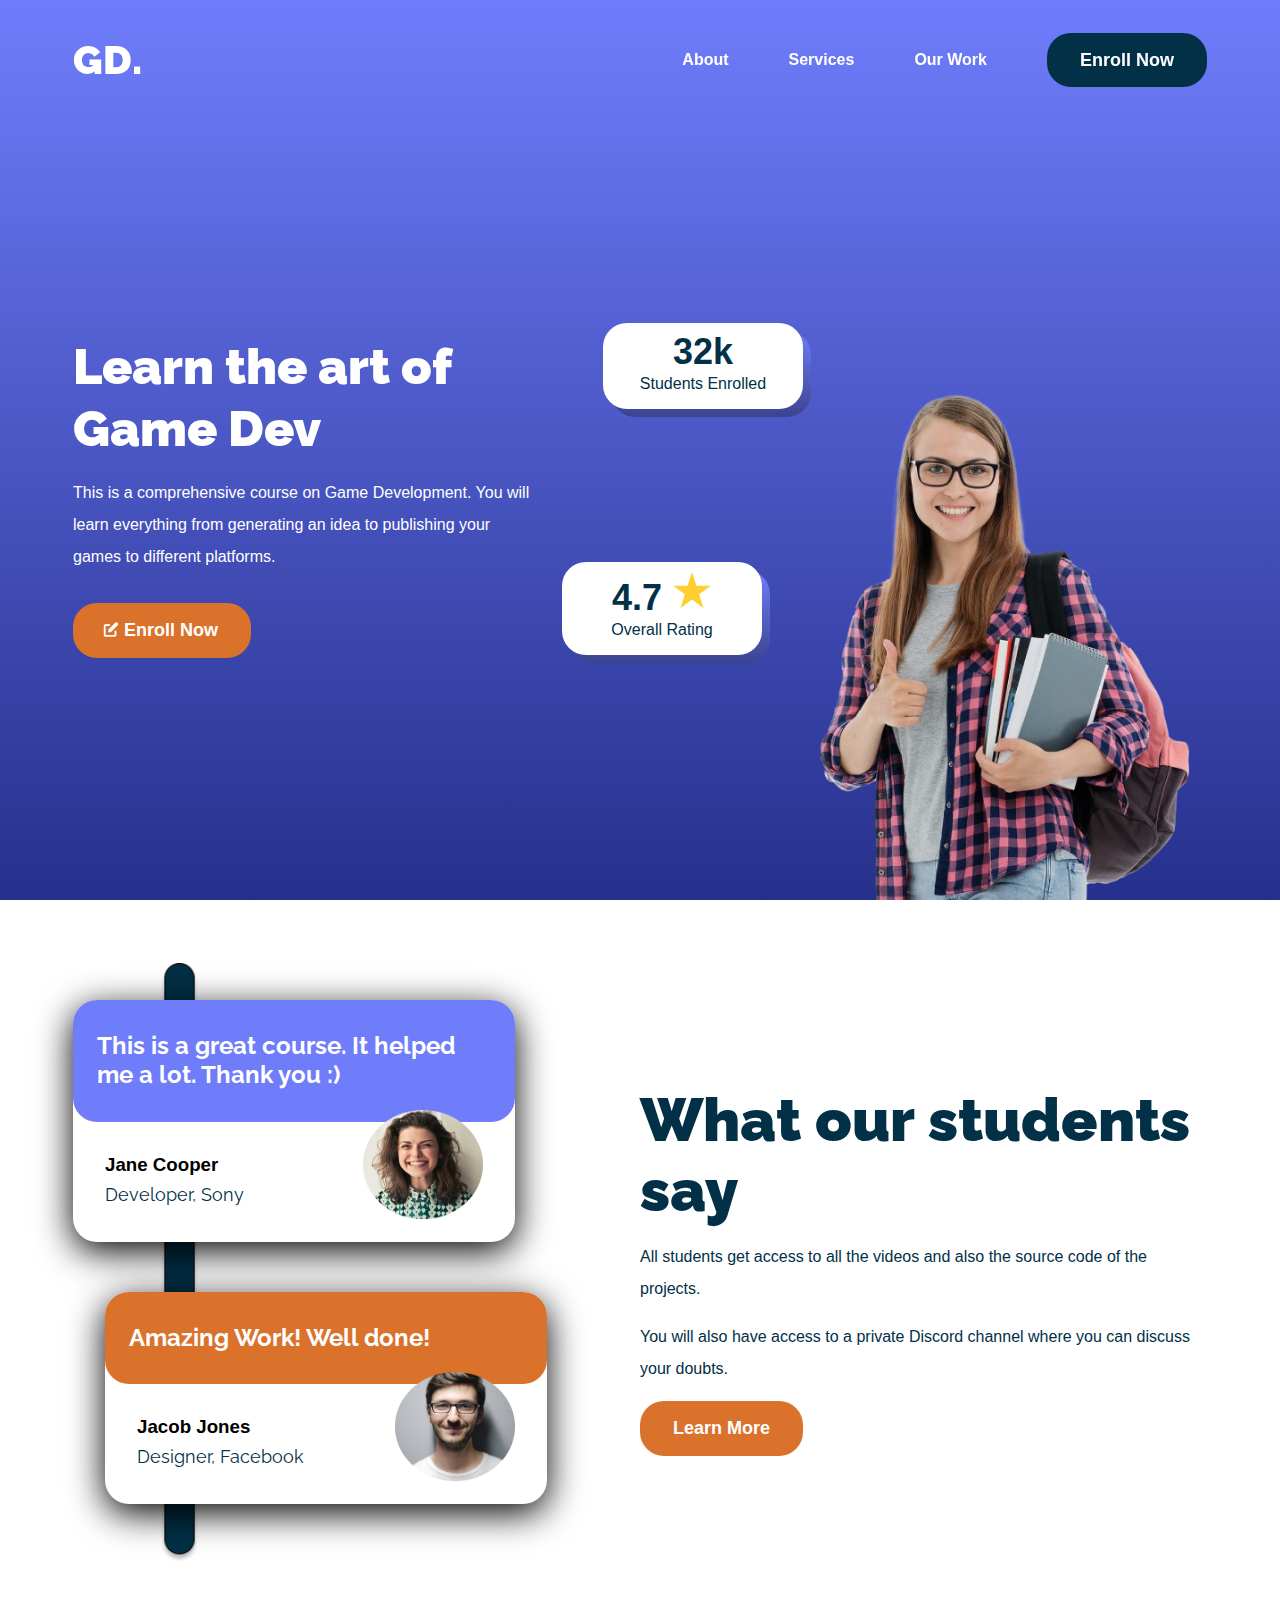
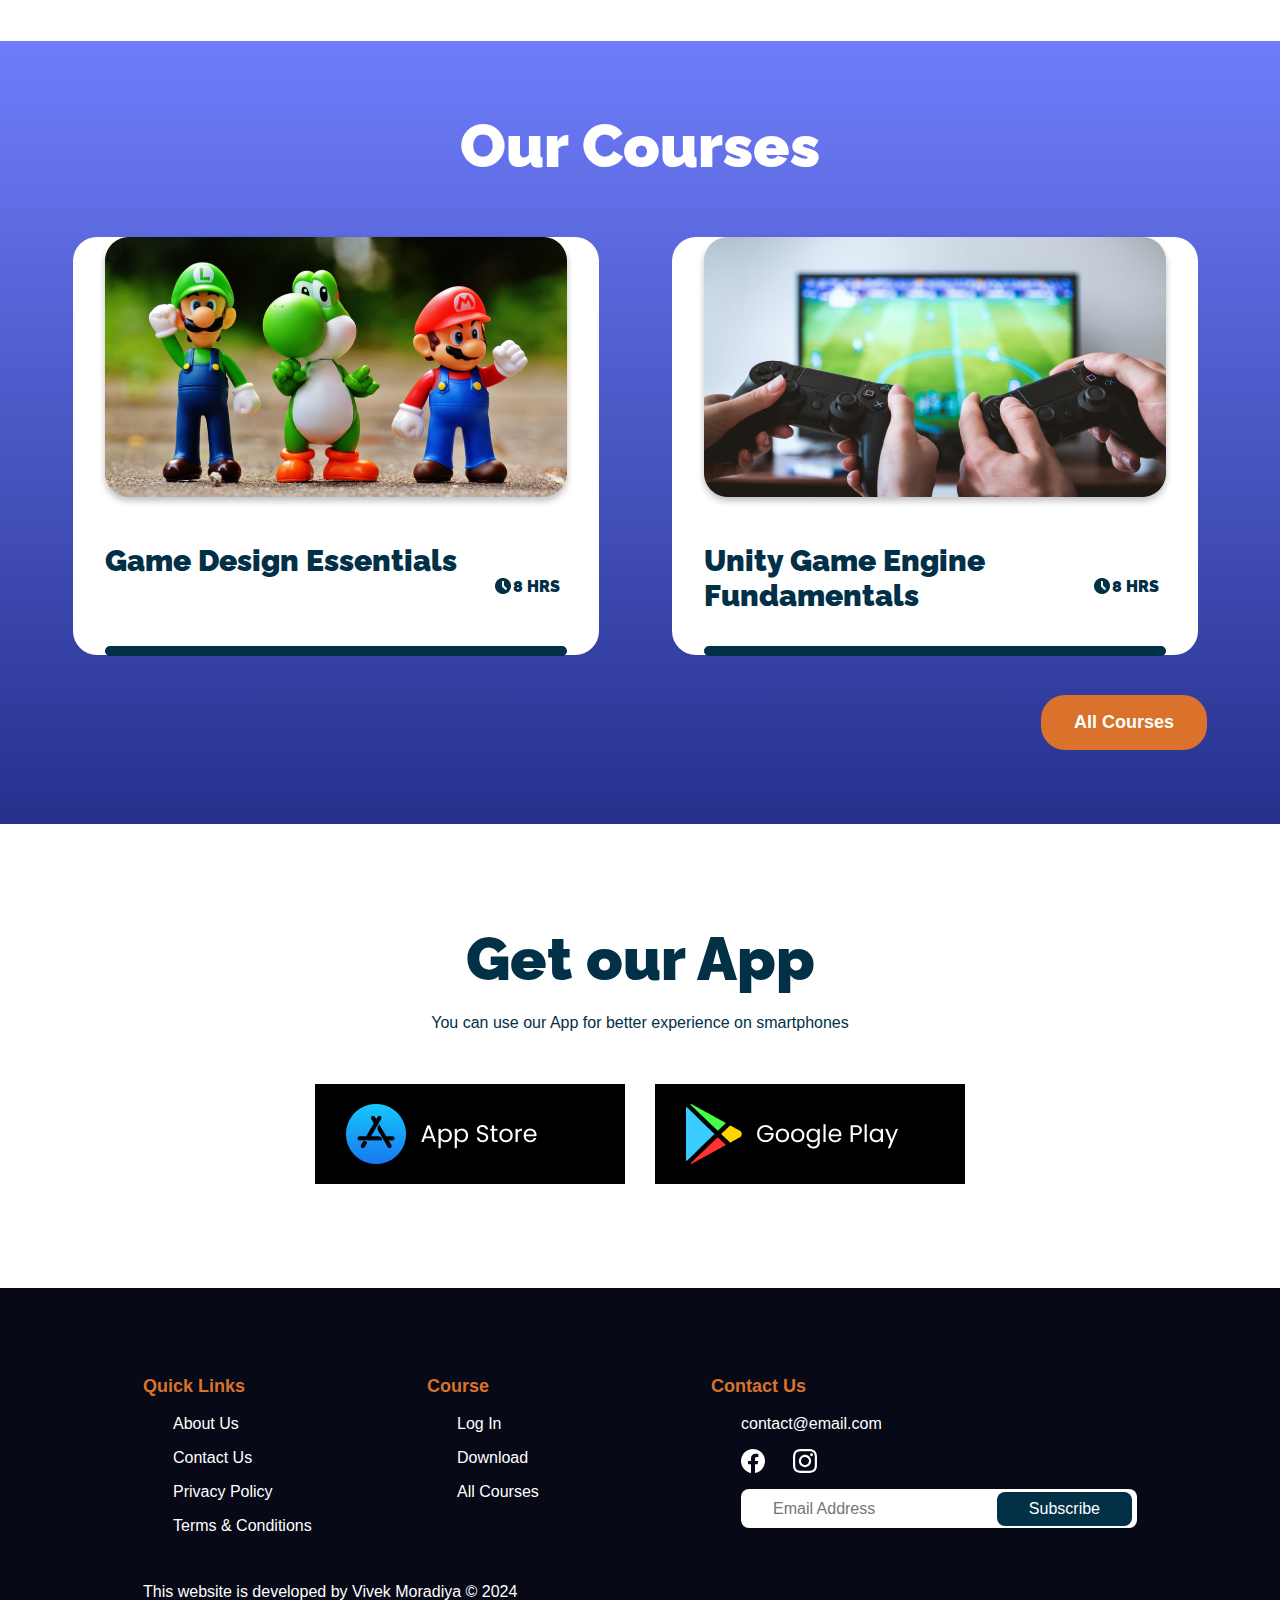
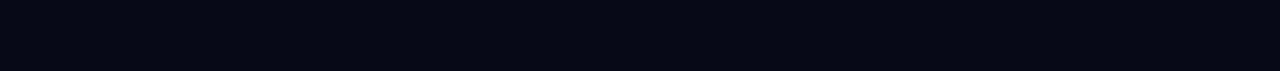
==== Theme 1 : Course/index.html @ 9a32a93d "first commit" ====
<!DOCTYPE html>
<html lang="en">

<head>
    <meta charset="UTF-8">
    <meta name="viewport" content="width=device-width, initial-scale=1.0">
    <title>Document</title>
    <link rel="preconnect" href="https://fonts.googleapis.com">
    <link rel="preconnect" href="https://fonts.gstatic.com" crossorigin>
    <link href="https://fonts.googleapis.com/css2?family=Raleway:ital,wght@0,100..900;1,100..900&display=swap"
        rel="stylesheet">
    <link rel="stylesheet" href="style.css">
</head>

<body>
    <div class="main">
        <header>
            <div class="wrapper">
                <nav class="navbar">
                    <div class="logo">
                        GD.
                    </div>
                    <div class="menu">
                        <ul class="menu-bar">
                            <li class="menu-li"><a href="#">About</a></li>
                            <li class="menu-li"><a href="#">Services</a>
                            </li>
                            <li class="menu-li"><a href="#">Our Work</a></li>
                            <li class="menu-li"><a href="#" class="btn dark">Enroll Now </a></li>
                        </ul>
                    </div>
                </nav>


                <div class="hero-section">
                    <div class="left">
                        <h1>Learn the art of <br /> Game Dev</h1>
                        <p>
                            This is a comprehensive course on Game Development. You will learn everything from
                            generating an
                            idea to publishing your games to different platforms.
                        </p>
                        <button class="btn primary enroll-icon">
                            <img class="btn-icon" src="img/PencilAlt.svg" alt="hero image" /> Enroll Now
                        </button>
                    </div>
                    <div class="right">
                        <img src="img/hero-image.png" alt="hero image" />
                    </div>
                    <div class="achievement-cards">
                        <div class="achievement-card students-enrolled">
                            <div class="content">
                                <h3>32k</h3>
                                <p>Students Enrolled</p>
                            </div>

                            <div class="bg">
                            </div>
                        </div>
                        <div class="achievement-card overall-rating">
                            <div class="content">
                                <h3>4.7 <img src="img/emojione_star.svg" alt="hero image" /></h3>
                                <p>Overall Rating</p>
                            </div>

                            <div class="bg">
                            </div>
                        </div>
                    </div>
                </div>
            </div>

        </header>

        <div class="wrapper">
            <div class="testimonials">
                <div class="border">
                    <img src="img/Rectangle.png" alt="border" />
                </div>
                <div class="left">
                    <div class="card women">
                        <div class="card-header">
                            <h3>
                                This is a great course. It helped me a lot. Thank you :)
                            </h3>
                        </div>
                        <div class="card-body">
                            <div class="content">
                                <h3>
                                    Jane Cooper
                                </h3>
                                <p>
                                    Developer, Sony
                                </p>
                            </div>
                            <img src="img/women.png" alt="image" />
                        </div>
                    </div>
                    <div class="card men">
                        <div class="card-header">
                            <h3>
                                Amazing Work! Well done!
                            </h3>
                        </div>
                        <div class="card-body">
                            <div class="content">
                                <h3>
                                    Jacob Jones
                                </h3>
                                <p>
                                    Designer, Facebook
                                </p>
                            </div>
                            <img src="img/men.png" alt="image" />
                        </div>
                    </div>
                </div>
                <div class="right">
                    <h1>What our students say</h1>
                    <p>
                        All students get access to all the videos and also the source code of the projects.
                    </p>
                    <p>
                        You will also have access to a private Discord channel where you can discuss your doubts.
                    </p>
                    <button class="btn primary">
                        Learn More
                    </button>
                </div>
            </div>
        </div>

        <div class="courses-bg">
            <div class="wrapper">
                <div class="courses">
                    <h1>Our Courses</h1>
                    <div class="boxes">
                        <div class="box1 box">
                            <div class="content-img">
                                <img src="img/mario.png" alt="mario" />
                            </div>
                            <div class="content">

                                <h3>Game Design Essentials</h3>
                                <span><img src="img/Clock.png" alt="clock" /> 8 HRS</span>
                            </div>
                            <div class="border"></div>
                        </div>
                        <div class="box2 box">
                            <div class="content-img">
                                <img src="img/games.png" alt="games" />
                            </div>
                            <div class="content">
                                <h3>Unity Game Engine Fundamentals</h3>
                                <span><img src="img/Clock.png" alt="clock" /> 8 HRS</span>
                            </div>
                            <div class="border"></div>
                        </div>
                    </div>
                    <button class="btn primary">
                        All Courses
                    </button>
                </div>
            </div>
        </div>

        <div class="wrapper">
            <div class="get-app">
                <h1>Get our App</h1>
                <p>
                    You can use our App for better experience on smartphones
                </p>
                <div class="boxes">
                    <div class="box1 box">
                        <a href="#"><img src="img/app-store.png" alt="" /></a>
                    </div>
                    <div class="box2 box">
                        <a href="#"><img src="img/play-store.png" alt="" /></a>
                    </div>
                </div>

            </div>
        </div>

        <footer>
            <div class="wrapper">
                <div class="links">
                    <div class="quick-links">
                        <h3>Quick Links</h3>
                        <ul>
                            <li><a href="#">About Us</a></li>
                            <li><a href="#">Contact Us</a></li>
                            <li><a href="#">Privacy Policy</a></li>
                            <li><a href="#">Terms & Conditions</a></li>
                        </ul>
                    </div>
                    <div class="course">
                        <h3>Course</h3>
                        <ul>
                            <li><a href="#">Log In</a></li>
                            <li><a href="#">Download</a></li>
                            <li><a href="#">All Courses</a></li>
                        </ul>
                    </div>
                    <div class="contact-us">
                        <h3>Contact Us</h3>
                        <ul>
                            <li><a href="#">contact@email.com</a></li>
                            <li>
                                <div class="social-links">
                                    <img src="img/fb.svg"" alt=" Fb" />
                                    <img src="img/insta.svg" alt="Insta" />
                                </div>
                            </li>
                        </ul>
                        <form><input type="text" placeholder="Email Address" /> <button class="submit-btn">
                                Subscribe
                            </button>
                        </form>
                    </div>
                </div>
                <div class="copyright">
                    <p>
                        This website is developed by Vivek Moradiya © 2024
                    </p>
                </div>
            </div>
        </footer>
    </div>

    <script src="main.js"></script>
</body>

</html>
---- Theme 1 : Course/style.css ----
:root {
    --color-orange: #DA722C;
    --color-light-blue: #057ADA;
    --color-cyan: #E8F7FB;
    --color-purple: #6F7DFB;
    --color-dark: #023047;
}

*,
*::after,
*::before {
    box-sizing: border-box;
}

body {
    margin: 0;
    font-family: "Poppins", sans-serif;
}

.wrapper {
    max-width: 1134px;
    margin: 0 auto;
}

.btn {
    padding: 16px 32px;
    border-radius: 24px;
    border: 1px solid transparent;
    text-decoration: none;
    color: #ffffff;
    font-size: 18px;
    font-weight: bold;
    position: relative;
}

.btn.primary {
    background-color: var(--color-orange);
}

.btn.dark {
    background-color: var(--color-dark);
}

.btn-icon {
    position: absolute;
    left: 28px;
}

.btn.enroll-icon {
    padding-left: 50px;
}

header {
    background: linear-gradient(180deg, #6F7DFB 0%, #26308C 100%);
}

nav {
    display: flex;
    justify-content: space-between;
    align-items: center;
    position: fixed;
    width: 1134px;
    z-index: 1111;
    top: 36px;
    transition: 0.3s ease;
}

nav.scrolled {
    background-color: #26308C;
    top: 0;
    padding: 20px;
}

nav .logo {
    color: #FFFFFF;
    font-size: 40px;
    line-height: 47px;
    font-family: "Raleway", sans-serif;
    font-weight: 900;
}

nav ul {
    display: flex;
    align-items: center;
    gap: 60px;
    list-style: none;
    margin: 0;
}

nav ul li a {
    text-decoration: none;
    font-style: normal;
    font-weight: bold;
    font-size: 16px;
    line-height: 24px;
    color: #FFFFFF;
    font-family: "Poppins", sans-serif;
}

.hero-section {
    display: flex;
    height: 100vh;
    width: 100%;
    align-items: center;
    justify-content: space-between;
    padding-top: 60px;
    position: relative;
    color: #fff;
}

.hero-section .left h1 {
    font-family: "Raleway", sans-serif;
    font-weight: 900;
    font-size: 50px;
    line-height: 125%;
    margin-bottom: 0;
}

.hero-section .left p {
    font-weight: normal;
    font-size: 16px;
    line-height: 200%;
    margin-bottom: 30px;
    width: 457px;
}

.hero-section .left {
    flex: 1;
}

.hero-section .right {
    align-self: flex-end;
}

.hero-section .right img {
    height: 520px;
    vertical-align: middle;
}



.achievement-card {
    position: absolute;
    min-width: 200px;
    color: var(--color-dark);
}

.achievement-card .content {
    border-radius: 24px;
    background: #fff;
    padding: 8px 32px;
    z-index: 10;
    position: relative;
}

.achievement-card.students-enrolled {
    left: 530px;
    top: 323px;
}

.achievement-card.overall-rating {
    left: 489px;
    top: 562px;
}

.achievement-card .content div {
    display: flex;
    align-items: center;
    gap: 12px;
}

.achievement-card h3 {
    font-weight: bold;
    font-size: 36px;
    margin: 0;
    text-align: center;
    width: 100%;
    flex: 1;
    padding-bottom: 10px;
}

.achievement-card img {
    flex: 1;
    height: 40px;
}

.achievement-card p {
    font-weight: normal;
    font-size: 16px;
    margin-top: -8px;
    margin-bottom: 8px;
    text-align: center;
}

.achievement-card .bg {
    position: absolute;
    height: 100%;
    width: 100%;
    background: linear-gradient(180deg, #6f7dfb 0%, #3b448f 100%);
    border-radius: 24px;
    top: 8px;
    left: 8px;
    z-index: 1;
}

/*testimonials */
.testimonials {
    padding: 100px 0px;
    display: flex;
    position: relative;
}

.testimonials .left {
    width: 50%;
}

.testimonials .card {
    width: 442px;
    background-color: #FFFFFF;
    border-radius: 24px;
    box-shadow: 0px 9px 36px #000000;
}

.testimonials .card .card-header {
    border-radius: 24px;
    padding: 32px 24px;
    color: #ffffff;
    font-size: 18px;
    font-family: "Raleway", sans-serif;
    font-weight: 900;
}

.card.women .card-header {
    background-color: var(--color-purple);
}

.card.men .card-header {
    background-color: var(--color-orange);
}

.card.men {
    position: absolute;
    margin-top: 50px;
    left: 32px;
}

.testimonials .right {
    width: 50%;
    padding: 85px 0px;
}

.testimonials .right h1 {
    color: #023047;
    font-family: "Raleway", sans-serif;
    font-size: 60px;
    font-weight: 900;
    margin: 0;
}

.testimonials .right p {
    font-family: "Poppins", sans-serif;
    font-size: 16px;
    color: #023047;
    line-height: 200%;
}

.testimonials .card .card-header h3 {
    font-size: 24px;
    font-family: "Raleway", sans-serif;
    color: white;
    line-height: 120%;
    margin: 0;
}

.testimonials .card p {
    font-size: 18px;
    font-family: "Raleway", sans-serif;
    color: #023047;
    line-height: 120%;
    margin: 0;
}

.testimonials .card-body {
    display: flex;
    justify-content: space-between;
    position: relative;
    min-height: 120px;
}

.testimonials .card-body .content {
    padding: 32px;
}

.testimonials .card-body .content h3 {
    margin: 0;
    margin-bottom: 8px;
}

.testimonials .card-body img {
    height: 120px;
    width: 120px;
    position: absolute;
    right: 32px;
    top: -12px
}


.testimonials .border {
    position: absolute;
    left: 87px;
    top: 63px;
    z-index: -1;
}

.testimonials .border img {
    height: 600px;
}

/* courses */

.courses-bg {
    background: linear-gradient(180deg, #6F7DFB 0%, #26308C 100%);
}

.courses {
    padding: 70px 0px 169px 0px;
}

.courses h1 {
    font-size: 60px;
    font-family: "Raleway", sans-serif;
    color: #ffffff;
    text-align: center;
    font-weight: 900;
    margin: 0;
    margin-bottom: 56px;
}

.courses .boxes {
    display: flex;
    align-items: center;
    gap: 73px;
}

.courses .box {
    background-color: #FFFFFF;
    border-radius: 24px;
    width: 526px;
    height: 418px;
}

.box .content-img {
    text-align: center;
    margin-top: -4px;
}

.box .content {
    display: flex;
    margin: 30px 32px 30px 32px;
    position: relative;
}

.box .content h3 {
    font-weight: 900;
    font-size: 30px;
    font-family: "Raleway", sans-serif;
    color: #023047;
    width: 100%;
    margin: 0;
}

.box .content span {
    font-weight: 900;
    width: 88px;
    font-size: 16px;
    font-family: "Raleway", sans-serif;
    color: #023047;
    display: flex;
    align-items: center;
    margin: 0;
    margin: 33px 0px;
}

.box .border {
    border: 5px solid #023047;
    border-radius: 24px;
    margin: -13px 32px;
}

.courses-bg button {
    margin-top: 40px;
    float: right;
}

.get-app {
    text-align: center;
    margin: 100px 0px;
}

.get-app h1 {
    font-size: 60px;
    font-family: "Raleway", sans-serif;
    color: #023047;
    font-weight: 900;
    margin: 0;
}

.get-app p {
    font-size: 16px;
    font-family: "Poppins", sans-serif;
    color: #023047;
    margin: 0;
    line-height: 200%;
    padding-top: 13px;
}

.get-app .boxes {
    display: flex;
    gap: 30px;
    justify-content: center;
    margin-top: 45px;
}

footer {
    background-color: #070917;
    position: relative;
    bottom: 0;
}

footer .links {
    padding: 70px 70px 0px 70px;
    display: grid;
    grid-template-columns: 2fr 2fr 3fr;
}

footer ul li {
    list-style: none;
    margin: 16px -10px;
}

footer ul li a {
    text-decoration: none;
    color: #FFFFFF;
    font-size: 16px;
    font-family: "Poppins", sans-serif;
}

footer h3 {
    color: #DA722C;
    font-size: 18px;
    font-family: "Poppins", sans-serif;
    font-weight: 900;
}

.social-links {
    display: flex;
    gap: 28px;
}

form {
    margin-left: 30px;
    margin-top: 16px;
    position: relative;
}

footer input {
    font-family: "Poppins", sans-serif;
    font-weight: normal;
    font-size: 16px;
    line-height: 200%;
    border-radius: 8px;
    padding: 8px 160px 8px 32px;
    border: none;
    width: 100%;
    color: #000000;
    height: 39px;
}

footer .submit-btn {
    position: absolute;
    right: 5px;
    top: 50%;
    transform: translateY(-50%);
    background: #023047;
    border-radius: 8px;
    padding: 8px 32px;
    border: 0;
    font-family: "Poppins", sans-serif;
    font-weight: normal;
    font-size: 16px;
    color: #ffffff;
    cursor: pointer;
}

.copyright p {
    margin: 0;
}

.copyright {
    color: #FFFFFF;
    padding: 32px 70px 70px 70px;
}

@media (min-width: 700px) and (max-width : 1024px) { 
    .wrapper {
        padding: 100px 0;
    }

    nav {
        width: 100%;
        padding: 60px;
        top: 0;
    }

    nav.scrolled{ 
        width: 100%;
    }

    .btn {
        padding: 12px 32px;
    }

    .testimonials {
        display: block;
        padding: 100px;
        padding-bottom: 0px;
    }

    .testimonials .left {
        width: 100%;
    }

    .testimonials .right {
        width: 100%;
        padding-bottom: 0px;
    }
    
    .testimonials .card {
        width: 100%;
        position: static;
    }

    .testimonials .border {
        position: absolute;
        left: 187px;
    }

    .courses .boxes {
        display: block;
    }

    .courses .box {
        width: 100%;
    }

    .courses .box1 {
        margin-bottom: 80px;
    }

    .courses {
        padding: 100px;
        padding-top: 0px;
    }

    .get-app {
        margin: 0;
    }

    footer .links {
        padding-top: 0;
        padding-bottom: 0;
        grid-template-columns: 1fr 1fr;
    }

    footer .contact-us {
        margin-top: 45px;
        grid-column: 1 / 3;
    }

    .copyright {
        padding-bottom: 0px;
    }
}
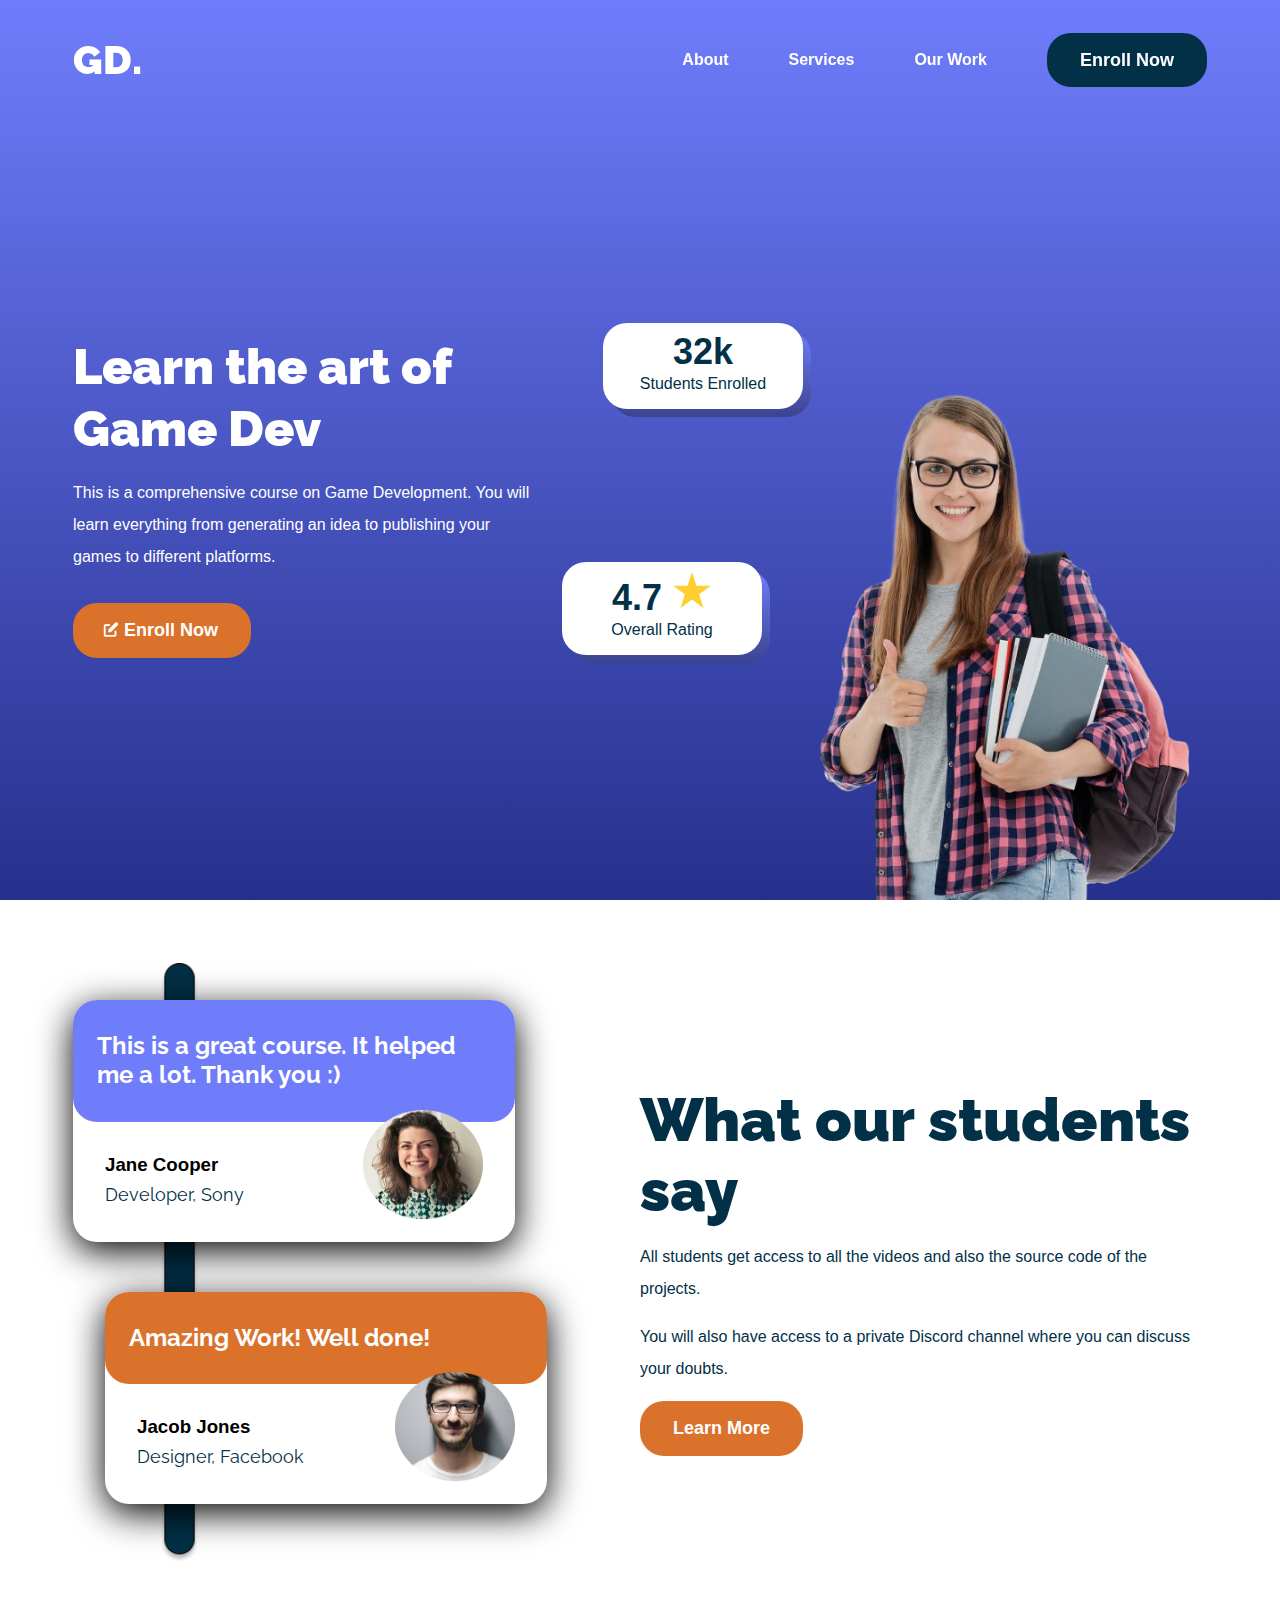
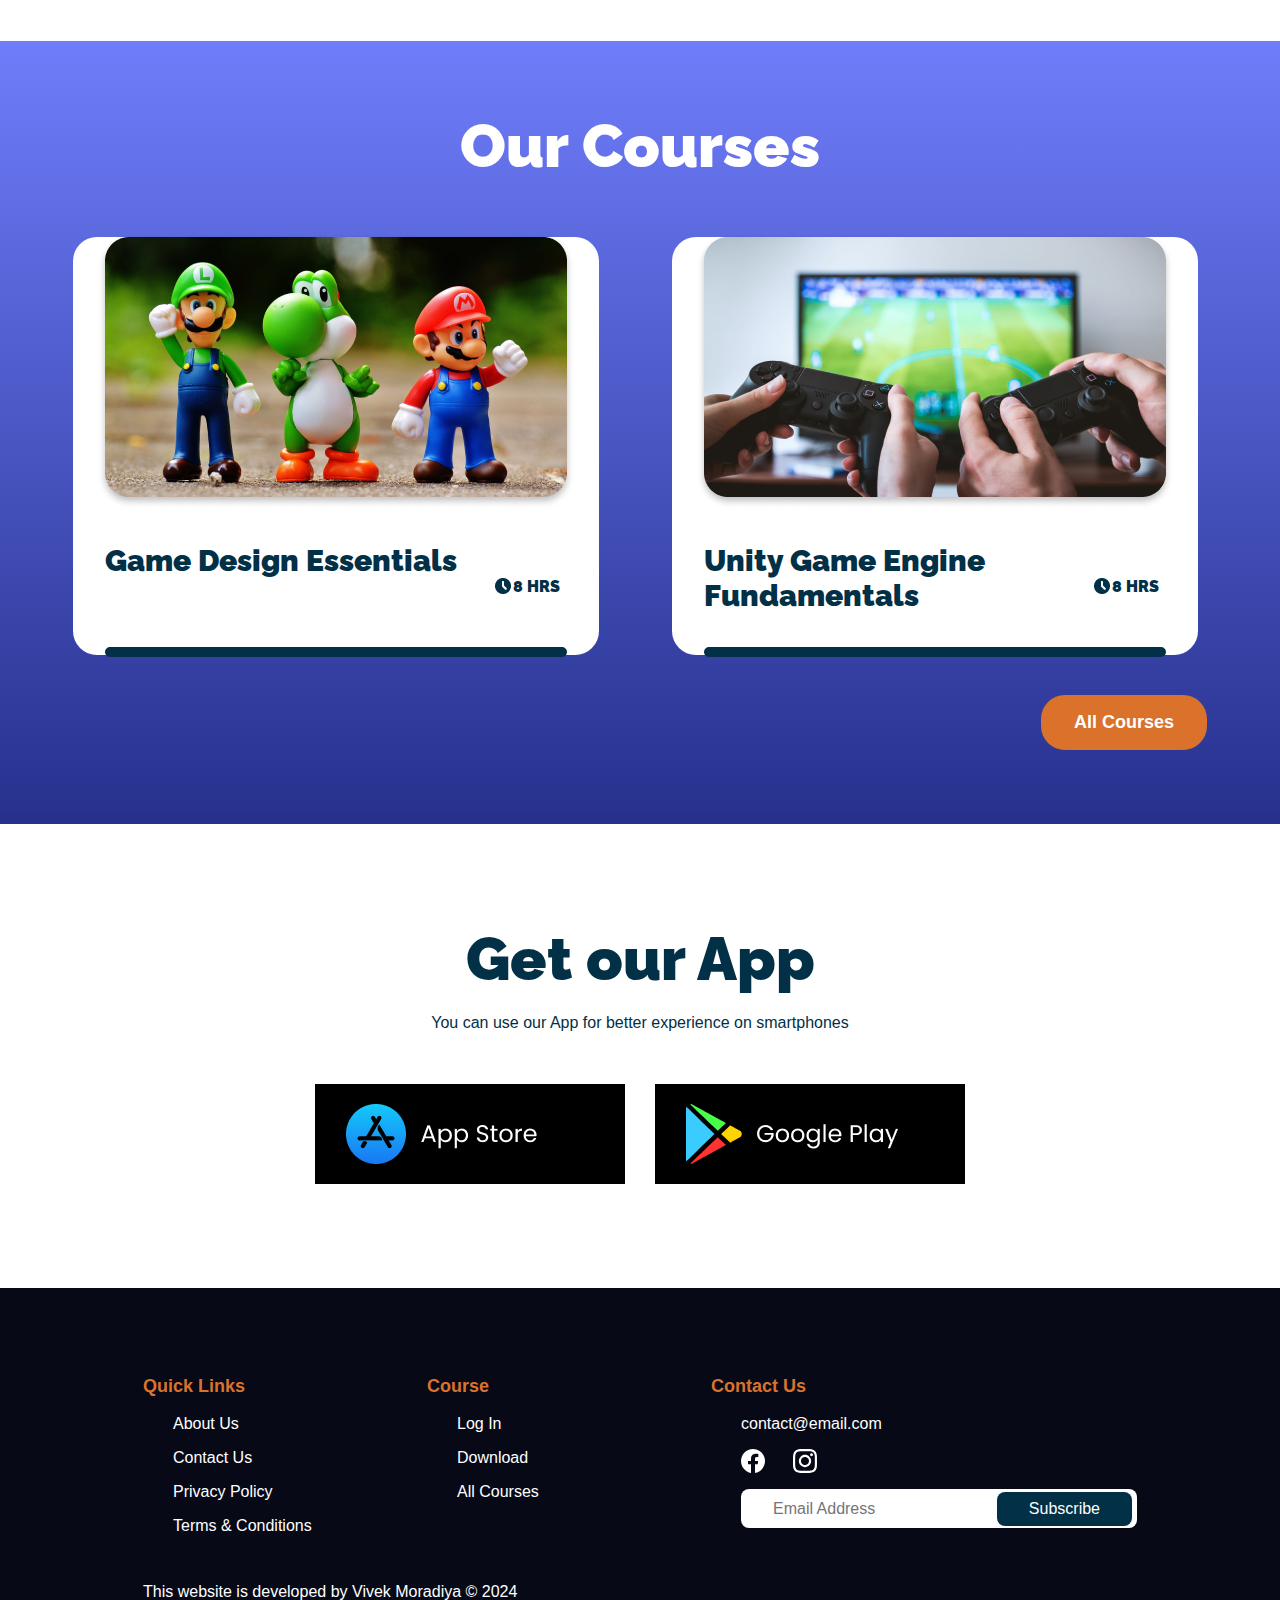
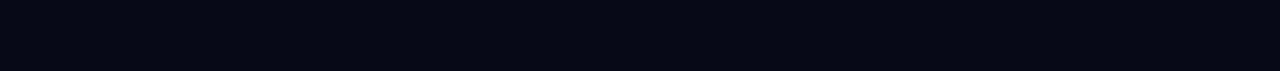
==== commit d64ac0e9: "mobile-ment" ====
--- a/Theme 1 : Course/index.html
+++ b/Theme 1 : Course/index.html
@@ -30,7 +30,36 @@
                         </ul>
                     </div>
                 </nav>
-
+                <nav class="mobile-nav">
+                    <div class="logo">GD.</div>
+                    <div class="menu-icon">
+                        <img src="/img/menu-icon.svg" alt="" />
+                    </div>
+                </nav>
+
+                <div class="mobile-menu-container">
+                    <div class="close-icon">
+                        <img src="/img/close-icon.svg" alt="" />
+                    </div>
+
+                    <ul>
+                        <li>
+                            <a href="#">About</a>
+                        </li>
+
+                        <li>
+                            <a href="#">Services</a>
+                        </li>
+
+                        <li>
+                            <a href="#">Our Work</a>
+                        </li>
+
+                        <li>
+                            <a href="#" class="btn primary">Enrol Now</a>
+                        </li>
+                    </ul>
+                </div>
 
                 <div class="hero-section">
                     <div class="left">
--- a/Theme 1 : Course/style.css
+++ b/Theme 1 : Course/style.css
@@ -33,6 +33,11 @@
     position: relative;
 }
 
+nav.mobile-nav,
+.mobile-menu-container {
+    display: none;
+}
+
 .btn.primary {
     background-color: var(--color-orange);
 }
@@ -66,7 +71,7 @@
 }
 
 nav.scrolled {
-    background-color: #26308C;
+    background-color: black;
     top: 0;
     padding: 20px;
 }
@@ -384,7 +389,7 @@
 .box .border {
     border: 5px solid #023047;
     border-radius: 24px;
-    margin: -13px 32px;
+    margin: -12px 32px;
 }
 
 .courses-bg button {
@@ -501,7 +506,7 @@
     padding: 32px 70px 70px 70px;
 }
 
-@media (min-width: 700px) and (max-width : 1024px) { 
+@media (min-width: 700px) and (max-width : 1024px) {
     .wrapper {
         padding: 100px 0;
     }
@@ -512,8 +517,13 @@
         top: 0;
     }
 
-    nav.scrolled{ 
+    nav.scrolled {
         width: 100%;
+    }
+
+    .hero-section {
+        display: block;
+        padding: 100px;
     }
 
     .btn {
@@ -521,20 +531,24 @@
     }
 
     .testimonials {
-        display: block;
+        display: flex;
         padding: 100px;
         padding-bottom: 0px;
+        flex-direction: column-reverse;
+        padding-top: 0px;
     }
 
     .testimonials .left {
         width: 100%;
+        margin-top: 55px;
     }
 
     .testimonials .right {
         width: 100%;
         padding-bottom: 0px;
-    }
-    
+        padding-top: 0px;
+    }
+
     .testimonials .card {
         width: 100%;
         position: static;
@@ -543,6 +557,11 @@
     .testimonials .border {
         position: absolute;
         left: 187px;
+        top: 235px;
+    }
+
+    .testimonials .btn {
+        float: right;
     }
 
     .courses .boxes {
@@ -580,4 +599,230 @@
     .copyright {
         padding-bottom: 0px;
     }
+}
+
+
+@media (max-width : 500px) {
+    .wrapper {
+        padding: 0px 32px;
+    }
+
+    .get-app .boxes {
+        display: block;
+    }
+
+    h1 {
+        font-size: 30px !important;
+    }
+
+    .menu {
+        display: none;
+    }
+
+    nav {
+        display: none;
+    }
+
+    nav.mobile-nav {
+        display: flex;
+        width: 88% !important;
+    }
+
+    nav.mobile-nav.scrolled {
+        background: black;
+        box-shadow: 0 9px 21px -5px rgba(0, 0, 0, 0.3);
+        width: 100% !important;
+    }
+
+    .mobile-menu-container {
+        position: fixed;
+        height: 100vh;
+        width: 100%;
+        top: 0;
+        left: 100%;
+        background: var(--color-dark);
+        display: flex;
+        align-items: center;
+        justify-content: center;
+        z-index: 11111;
+        transition: all 400ms ease;
+    }
+
+    .mobile-menu-container.active {
+        left: 0;
+    }
+
+    .mobile-menu-container .close-icon {
+        position: fixed;
+        top: 32px;
+        right: 100px;
+        opacity: 0;
+        pointer-events: none;
+        transition: all 400ms ease;
+    }
+
+    .mobile-menu-container.active .close-icon {
+        opacity: 1;
+        pointer-events: auto;
+    }
+
+    .mobile-menu-container ul {
+        list-style: none;
+        padding: 0;
+    }
+
+    .mobile-menu-container ul li {
+        margin: 30px 0;
+        text-align: center;
+    }
+
+    .mobile-menu-container ul li a {
+        color: #fff;
+        text-decoration: none;
+        font-size: 18px;
+    }
+
+    nav.scrolled {
+        margin-left: -32px;
+    }
+
+    .hero-section {
+        flex-direction: column;
+    }
+
+    .hero-section .left {
+        margin-top: 58px;
+    }
+
+    .hero-section .right {
+        right: 0;
+        position: absolute;
+        bottom: 0;
+    }
+
+    .achievement-card {
+        position: absolute;
+    }
+
+    .achievement-card .bg {
+        background: transparent;
+    }
+
+    .hero-section .right img {
+        height: 399px;
+    }
+
+    .achievement-card.students-enrolled {
+        margin-bottom: 57px;
+        width: 182px;
+        left: 0;
+        top: 622px;
+    }
+
+    .achievement-card.overall-rating {
+        width: 172px;
+        left: 0;
+        top: 754px;
+    }
+
+    .hero-section .left p {
+        width: auto;
+    }
+
+    .courses .boxes {
+        display: block;
+    }
+
+    .courses .box {
+        width: auto;
+        height: 380px;
+    }
+
+    .box .content-img img {
+        width: 349px;
+    }
+
+    .box .content h3 {
+        font-size: 24px;
+    }
+
+    .box .border {
+        margin: 48px 32px;
+    }
+
+    .box2 {
+        margin-top: 60px;
+    }
+
+    .btn {
+        padding: 10px 32px;
+    }
+
+    .boxes {
+        margin: 0px -22px;
+    }
+
+    .testimonials {
+        display: flex;
+        flex-direction: column-reverse;
+    }
+
+    .card.men {
+        position: static;
+    }
+
+    .testimonials .left {
+        width: 100%;
+    }
+
+    .testimonials .right {
+        width: 100%;
+    }
+
+    .testimonials .card {
+        width: auto;
+    }
+
+    .testimonials .card .card-header h3 {
+        font-size: 18px;
+    }
+
+    .testimonials .border {
+        left: 83px;
+        bottom: 35px;
+        top: auto;
+    }
+
+    footer .links {
+        display: block;
+        text-align: center;
+    }
+
+    .links ul {
+        margin-bottom: 40px;
+        margin-left: -30px;
+    }
+
+    .social-links {
+        display: block;
+    }
+
+    .social-links img {
+        padding: 10px
+    }
+
+    .copyright {
+        text-align: center;
+    }
+
+    footer .submit-btn {
+        position: static;
+        transform: none;
+        margin-top: 15px;
+    }
+
+    footer input {
+        padding: 10px;
+        margin-top: -10px;
+    }
 }